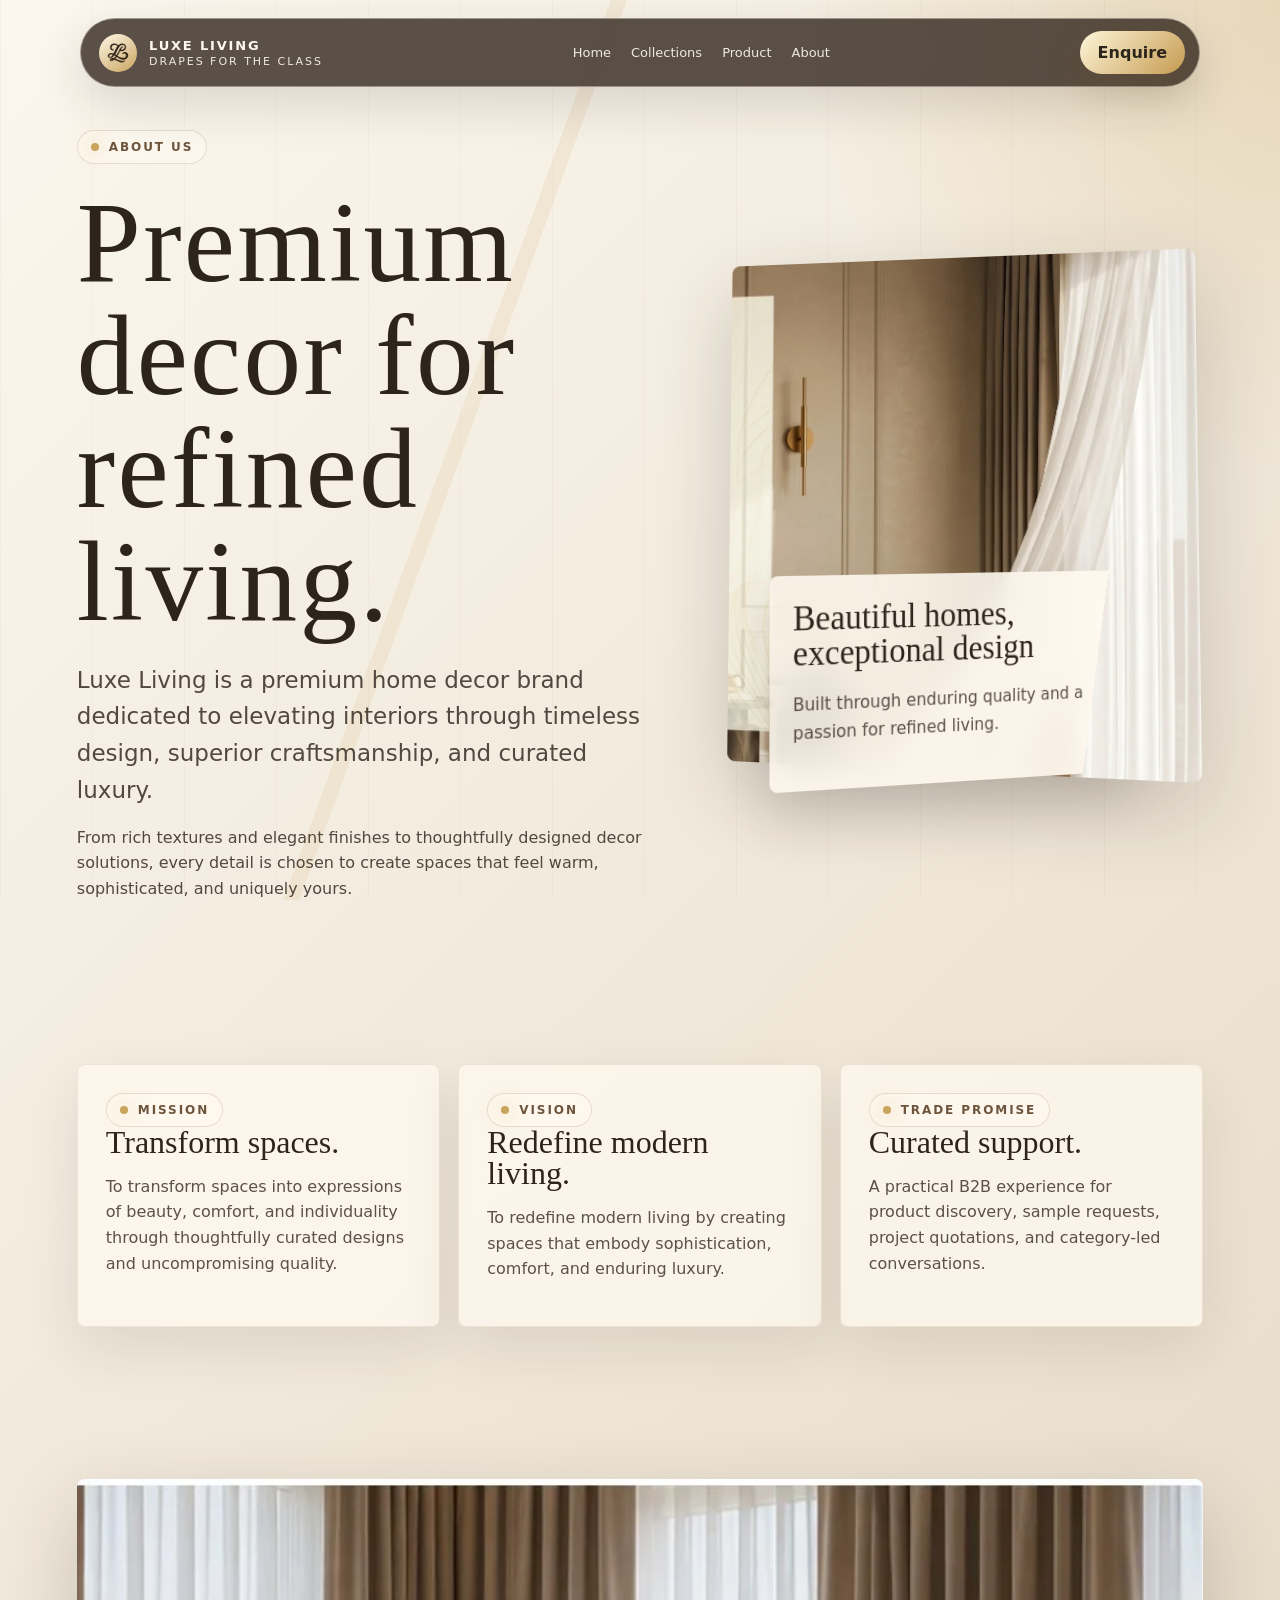
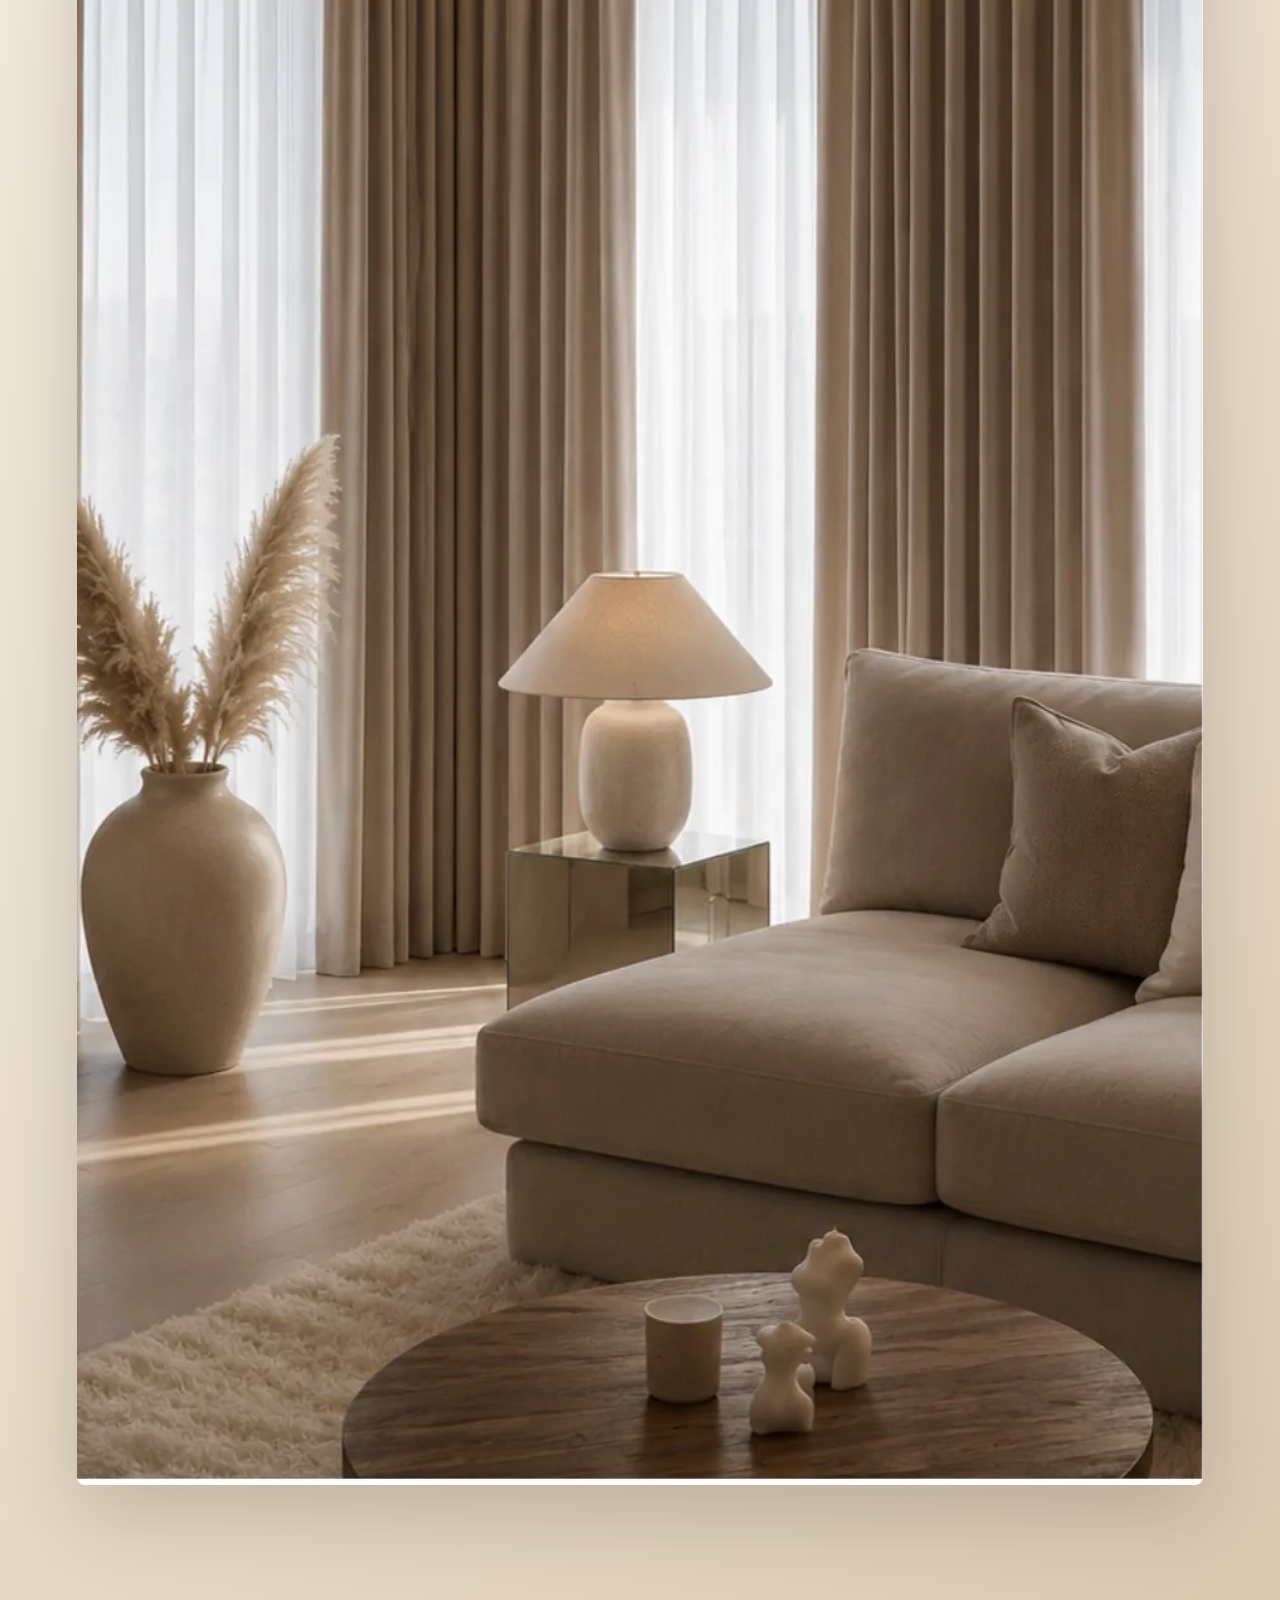
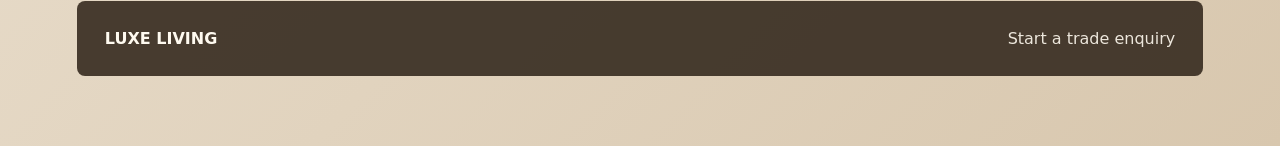
==== about.html @ cfe770bb "Added all files" ====
<!doctype html>
<html lang="en">
  <head>
    <meta charset="UTF-8" />
    <meta name="viewport" content="width=device-width, initial-scale=1.0" />
    <title>About | Luxe Living</title>
    <link rel="stylesheet" href="site.css" />
  </head>
  <body>
    <div class="site">
      <nav class="nav">
        <a class="brand" href="index.html" aria-label="Luxe Living home">
          <span class="monogram"><img src="assets/luxe-ll-monogram.webp" alt="" /></span>
          <span class="brand-wordmark"><strong>LUXE LIVING</strong><span>Drapes for the class</span></span>
        </a>
        <div class="nav-links">
          <a href="index.html">Home</a>
          <a href="collections.html">Collections</a>
          <a href="product.html">Product</a>
          <a href="about.html">About</a>
        </div>
        <button class="menu-toggle" type="button" aria-label="Open navigation menu" aria-expanded="false">
          <span aria-hidden="true"></span>
        </button>
        <a class="pill-button" href="enquire.html">Enquire</a>
      </nav>

      <main>
        <section class="page-hero">
          <div>
            <span class="eyebrow">About us</span>
            <h1>Premium decor for refined living.</h1>
            <p class="lead">
              Luxe Living is a premium home decor brand dedicated to elevating interiors through
              timeless design, superior craftsmanship, and curated luxury.
            </p>
            <p>
              From rich textures and elegant finishes to thoughtfully designed decor solutions,
              every detail is chosen to create spaces that feel warm, sophisticated, and uniquely yours.
            </p>
          </div>
          <div class="hero-art">
            <div class="tilt-card"><img src="assets/hero-suite.webp" alt="Elegant curtains in Luxe Living interior" /></div>
            <div class="glass-note">
              <h3>Beautiful homes, exceptional design</h3>
              <p>Built through enduring quality and a passion for refined living.</p>
            </div>
          </div>
        </section>

        <section class="content-section">
          <div class="about-grid">
            <article class="about-panel">
              <span class="eyebrow">Mission</span>
              <h3>Transform spaces.</h3>
              <p>
                To transform spaces into expressions of beauty, comfort, and individuality through
                thoughtfully curated designs and uncompromising quality.
              </p>
            </article>
            <article class="about-panel">
              <span class="eyebrow">Vision</span>
              <h3>Redefine modern living.</h3>
              <p>
                To redefine modern living by creating spaces that embody sophistication, comfort,
                and enduring luxury.
              </p>
            </article>
            <article class="about-panel">
              <span class="eyebrow">Trade promise</span>
              <h3>Curated support.</h3>
              <p>
                A practical B2B experience for product discovery, sample requests, project quotations,
                and category-led conversations.
              </p>
            </article>
          </div>
        </section>

        <section class="content-section">
          <div class="image-band">
            <img src="assets/curated-lounge.webp" alt="Curated Luxe Living room scene" />
          </div>
        </section>
      </main>

      <footer class="footer">
        <strong>LUXE LIVING</strong>
        <a href="enquire.html">Start a trade enquiry</a>
      </footer>
    </div>
    <script src="site.js"></script>
  </body>
</html>
---- site.css ----
:root {
  --cream: #f6f1e7;
  --paper: #fffaf0;
  --linen: #e9decc;
  --taupe: #97836d;
  --bronze: #9b704a;
  --gold: #c9a45b;
  --ink: #2d241c;
  --shadow: 0 28px 80px rgba(45, 36, 28, 0.2);
}

* {
  box-sizing: border-box;
}

html {
  scroll-behavior: smooth;
}

body {
  margin: 0;
  min-height: 100vh;
  color: var(--ink);
  background:
    radial-gradient(circle at top right, rgba(201, 164, 91, 0.28), transparent 30rem),
    linear-gradient(135deg, #fbf7ee, #eadfce 58%, #d8c7ae);
  font-family: Inter, ui-sans-serif, system-ui, -apple-system, BlinkMacSystemFont, "Segoe UI", sans-serif;
  overflow-x: hidden;
}

body::before {
  content: "";
  position: fixed;
  inset: 0;
  z-index: 0;
  pointer-events: none;
  background-image:
    linear-gradient(110deg, transparent 0 38%, rgba(201, 164, 91, 0.12) 38% 39%, transparent 39% 100%),
    repeating-linear-gradient(90deg, rgba(45, 36, 28, 0.025) 0 1px, transparent 1px 92px);
}

a {
  color: inherit;
  text-decoration: none;
}

img {
  display: block;
  max-width: 100%;
}

button,
input,
textarea,
select {
  font: inherit;
}

.site {
  position: relative;
  z-index: 1;
}

.nav {
  position: fixed;
  top: 18px;
  left: 50%;
  transform: translateX(-50%);
  z-index: 20;
  width: min(1120px, calc(100% - 28px));
  display: flex;
  align-items: center;
  justify-content: space-between;
  gap: 18px;
  padding: 12px 14px 12px 18px;
  border: 1px solid rgba(255, 250, 240, 0.42);
  border-radius: 999px;
  background: rgba(54, 43, 32, 0.42);
  backdrop-filter: blur(20px);
  box-shadow: 0 18px 48px rgba(45, 36, 28, 0.14);
  color: #fffaf0;
}

.brand {
  display: flex;
  align-items: center;
  gap: 12px;
  min-width: 190px;
}

.monogram {
  width: 38px;
  height: 38px;
  display: grid;
  place-items: center;
  border-radius: 50%;
  color: var(--ink);
  background: linear-gradient(145deg, #fff8e7, #caa45f);
  font-family: Georgia, serif;
  font-weight: 700;
  font-size: 22px;
}

.brand .monogram {
  overflow: hidden;
  padding: 7px;
}

.brand .monogram img {
  width: 100%;
  height: 100%;
  object-fit: contain;
}

.brand-wordmark {
  display: block;
}

.brand strong {
  display: block;
  letter-spacing: 0.14em;
  font-size: 13px;
}

.brand span span {
  display: block;
  margin-top: 2px;
  color: rgba(255, 250, 240, 0.9);
  font-size: 11px;
  letter-spacing: 0.18em;
  text-transform: uppercase;
}

.nav-links {
  display: flex;
  align-items: center;
  gap: 20px;
  font-size: 13px;
  color: rgba(255, 250, 240, 0.82);
}

.menu-toggle {
  display: none;
  align-items: center;
  justify-content: center;
  width: 44px;
  height: 44px;
  border: 1px solid rgba(255, 250, 240, 0.38);
  border-radius: 999px;
  color: #fffaf0;
  background: rgba(255, 250, 240, 0.12);
  cursor: pointer;
}

.menu-toggle span {
  position: relative;
  display: block;
  width: 18px;
  height: 2px;
  border-radius: 999px;
  background: currentColor;
}

.menu-toggle span::before,
.menu-toggle span::after {
  content: "";
  position: absolute;
  left: 0;
  width: 18px;
  height: 2px;
  border-radius: 999px;
  background: currentColor;
}

.menu-toggle span::before {
  top: -6px;
}

.menu-toggle span::after {
  top: 6px;
}

.pill-button,
.ghost-button {
  display: inline-flex;
  align-items: center;
  justify-content: center;
  border-radius: 999px;
  padding: 12px 18px;
  font-weight: 800;
}

.pill-button {
  border: 0;
  color: var(--ink);
  background: linear-gradient(135deg, #fff6da, #c59b50);
  box-shadow: 0 12px 34px rgba(115, 82, 42, 0.2);
}

.ghost-button {
  border: 1px solid rgba(45, 36, 28, 0.16);
  color: var(--ink);
  background: rgba(255, 250, 240, 0.5);
}

.page-hero {
  min-height: 70vh;
  display: grid;
  grid-template-columns: minmax(0, 0.95fr) minmax(360px, 0.75fr);
  align-items: center;
  gap: clamp(28px, 5vw, 76px);
  padding: 130px clamp(24px, 6vw, 86px) 70px;
  perspective: 1300px;
}

.eyebrow {
  display: inline-flex;
  align-items: center;
  gap: 10px;
  padding: 9px 13px;
  border: 1px solid rgba(155, 112, 74, 0.2);
  border-radius: 999px;
  background: rgba(255, 250, 240, 0.56);
  color: #6d553d;
  font-size: 12px;
  font-weight: 800;
  letter-spacing: 0.16em;
  text-transform: uppercase;
}

.eyebrow::before {
  content: "";
  width: 8px;
  height: 8px;
  border-radius: 50%;
  background: var(--gold);
  box-shadow: 0 0 22px var(--gold);
}

h1,
h2,
h3 {
  margin: 0;
  font-family: Georgia, "Times New Roman", serif;
  font-weight: 500;
  line-height: 0.98;
}

h1 {
  margin-top: 22px;
  font-size: clamp(56px, 9vw, 118px);
  letter-spacing: 0.02em;
}

h2 {
  font-size: clamp(38px, 5.5vw, 76px);
}

h3 {
  font-size: 32px;
}

p {
  color: rgba(45, 36, 28, 0.68);
  line-height: 1.6;
}

.lead {
  max-width: 680px;
  margin: 24px 0 0;
  font-size: clamp(18px, 2vw, 23px);
}

.hero-art {
  position: relative;
  min-height: 520px;
  transform-style: preserve-3d;
}

.tilt-card {
  position: absolute;
  inset: 0 6% 4% 0;
  overflow: hidden;
  border-radius: 8px;
  background: #cbbda8;
  transform: rotateY(-13deg) rotateX(4deg) translateZ(40px);
  box-shadow: var(--shadow);
}

.tilt-card img {
  width: 100%;
  height: 100%;
  object-fit: cover;
}

.glass-note {
  position: absolute;
  left: -18px;
  bottom: 28px;
  width: min(360px, 82%);
  padding: 22px;
  border-radius: 8px;
  background: rgba(255, 250, 240, 0.74);
  backdrop-filter: blur(16px);
  box-shadow: 0 20px 50px rgba(45, 36, 28, 0.16);
  transform: rotateY(15deg) translateZ(120px);
}

.content-section {
  padding: 76px clamp(24px, 6vw, 86px);
}

.section-head {
  display: flex;
  justify-content: space-between;
  align-items: end;
  gap: 28px;
  margin-bottom: 30px;
}

.section-head p {
  max-width: 480px;
}

.collection-grid,
.product-grid,
.about-grid,
.trade-grid {
  display: grid;
  gap: 18px;
}

.collection-grid {
  grid-template-columns: repeat(5, minmax(220px, 1fr));
  overflow-x: auto;
  padding-bottom: 12px;
  perspective: 1200px;
}

.collection-card,
.product-panel,
.about-panel,
.trade-card {
  border-radius: 8px;
  overflow: hidden;
  background: rgba(255, 250, 240, 0.58);
  border: 1px solid rgba(155, 112, 74, 0.14);
  box-shadow: 0 22px 56px rgba(45, 36, 28, 0.1);
}

.collection-card {
  position: relative;
  min-height: 430px;
  color: #fffaf0;
  transform: rotateX(7deg);
}

.collection-card img {
  width: 100%;
  height: 100%;
  min-height: 430px;
  object-fit: cover;
}

.collection-card::after {
  content: "";
  position: absolute;
  inset: 0;
  background: linear-gradient(180deg, transparent 32%, rgba(31, 24, 18, 0.8));
}

.collection-copy {
  position: absolute;
  inset: auto 0 0;
  z-index: 1;
  padding: 22px;
}

.collection-copy p {
  color: rgba(255, 250, 240, 0.82);
}

.product-grid {
  grid-template-columns: 0.9fr 1.1fr;
  align-items: start;
}

.product-panel {
  padding: 28px;
}

.product-image {
  min-height: 610px;
}

.product-image img {
  width: 100%;
  height: 100%;
  min-height: 610px;
  object-fit: cover;
}

.spec-list {
  display: grid;
  gap: 10px;
  margin: 24px 0;
  padding: 0;
  list-style: none;
}

.spec-list li {
  display: flex;
  justify-content: space-between;
  gap: 18px;
  padding: 14px 0;
  border-bottom: 1px solid rgba(45, 36, 28, 0.12);
}

.about-grid {
  grid-template-columns: repeat(3, 1fr);
}

.about-panel,
.trade-card {
  padding: 28px;
}

.image-band {
  min-height: 520px;
  border-radius: 8px;
  overflow: hidden;
  box-shadow: var(--shadow);
}

.image-band img {
  width: 100%;
  height: 100%;
  object-fit: cover;
}

.trade-grid {
  grid-template-columns: repeat(4, 1fr);
}

form {
  display: grid;
  grid-template-columns: repeat(2, 1fr);
  gap: 14px;
}

label {
  display: grid;
  gap: 7px;
  color: rgba(45, 36, 28, 0.74);
  font-size: 13px;
  font-weight: 800;
}

input,
select,
textarea {
  width: 100%;
  border: 1px solid rgba(45, 36, 28, 0.16);
  border-radius: 8px;
  background: white;
  color: var(--ink);
  padding: 13px 14px;
  outline: none;
}

textarea,
.wide {
  grid-column: 1 / -1;
}

textarea {
  min-height: 130px;
  resize: vertical;
}

.footer {
  margin: 40px clamp(24px, 6vw, 86px) 70px;
  padding: 28px;
  border-radius: 8px;
  background: rgba(54, 43, 32, 0.9);
  color: #fffaf0;
  display: flex;
  justify-content: space-between;
  gap: 20px;
  flex-wrap: wrap;
}

.footer p,
.footer a {
  color: rgba(255, 250, 240, 0.78);
}

@media (max-width: 1000px) {
  .page-hero,
  .product-grid {
    grid-template-columns: 1fr;
  }

  .about-grid,
  .trade-grid {
    grid-template-columns: repeat(2, 1fr);
  }

  .section-head {
    display: block;
  }
}

@media (max-width: 720px) {
  .nav {
    position: absolute;
    border-radius: 8px;
  }

  .nav-links {
    display: none;
  }

  .page-hero {
    padding: 120px 18px 50px;
  }

  .hero-art {
    min-height: 440px;
  }

  .tilt-card {
    inset: 0;
    transform: rotateY(-6deg) rotateX(2deg);
  }

  .glass-note {
    left: 14px;
    bottom: 14px;
    transform: translateZ(70px);
  }

  .content-section {
    padding: 62px 18px;
  }

  .about-grid,
  .trade-grid,
  form {
    grid-template-columns: 1fr;
  }

  .footer {
    margin: 28px 18px 56px;
  }
}

@media (prefers-reduced-motion: reduce) {
  *,
  *::before,
  *::after {
    scroll-behavior: auto !important;
    transition-duration: 0.01ms !important;
    animation-duration: 0.01ms !important;
    animation-iteration-count: 1 !important;
  }
}

.nav {
  background: rgba(45, 34, 25, 0.78);
}

.nav-links,
.brand span span {
  color: rgba(255, 250, 240, 0.9);
}

p,
.section-head p,
.lead {
  color: rgba(45, 36, 28, 0.82);
}

.ghost-button,
.product-panel,
.about-panel,
.trade-card {
  background: rgba(255, 250, 240, 0.72);
}

.glass-note {
  background: rgba(255, 250, 240, 0.88);
}

.glass-note p,
.about-panel p,
.trade-card p,
label {
  color: rgba(45, 36, 28, 0.78);
}

.collection-card::after {
  background: linear-gradient(180deg, rgba(31, 24, 18, 0.04) 0%, rgba(31, 24, 18, 0.42) 42%, rgba(20, 14, 10, 0.92) 100%);
}

.collection-copy p {
  color: rgba(255, 250, 240, 0.92);
}

.collection-copy h3 {
  color: #fffaf0;
}

input,
select,
textarea {
  background: rgba(255, 255, 255, 0.96);
  color: #241a13;
}

.footer p,
.footer a {
  color: rgba(255, 250, 240, 0.9);
}

@media (max-width: 1180px) {
  .collection-grid {
    grid-template-columns: repeat(auto-fit, minmax(min(100%, 240px), 1fr));
    overflow-x: visible;
    gap: 22px;
    perspective: none;
  }

  .collection-card {
    transform: none;
  }

  .page-hero {
    grid-template-columns: minmax(0, 1fr) minmax(320px, 0.8fr);
  }
}

@media (max-width: 860px) {
  .nav {
    align-items: stretch;
    flex-wrap: wrap;
    border-radius: 8px;
    width: calc(100% - 24px);
  }

  .brand {
    min-width: 0;
    flex: 1 1 auto;
  }

  .nav-links {
    order: 3;
    width: 100%;
    justify-content: space-between;
    gap: 10px;
    padding-top: 4px;
  }

  .menu-toggle {
    display: inline-flex;
    order: 2;
  }

  .nav > .pill-button {
    order: 1;
  }

  .nav-links {
    display: none;
    flex-direction: column;
    align-items: stretch;
    padding: 12px;
    border-radius: 8px;
    background: rgba(24, 17, 12, 0.64);
  }

  .nav.nav-open .nav-links {
    display: flex;
  }

  .nav-links a {
    padding: 11px 12px;
    border-radius: 8px;
    background: rgba(255, 250, 240, 0.08);
  }

  .page-hero {
    min-height: auto;
    grid-template-columns: 1fr;
    padding-top: 150px;
  }

  h1 {
    font-size: clamp(46px, 15vw, 84px);
  }

  h2 {
    font-size: clamp(34px, 10vw, 60px);
  }

  .product-image,
  .product-image img {
    min-height: 430px;
  }
}

@media (max-width: 560px) {
  .brand strong {
    font-size: 11px;
  }

  .brand span span {
    display: none;
  }

  .nav > .pill-button {
    padding-inline: 14px;
  }

  .pill-button,
  .ghost-button {
    width: 100%;
  }

  .nav > .pill-button {
    width: auto;
  }

  .hero-art {
    min-height: 380px;
  }

  .glass-note {
    left: 12px;
    right: 12px;
    bottom: 12px;
    width: auto;
    padding: 18px;
  }

  .collection-card,
  .collection-card img,
  .product-image,
  .product-image img,
  .image-band {
    min-height: 360px;
  }

  .spec-list li {
    display: grid;
  }
}

@media (max-width: 380px) {
  .nav {
    gap: 10px;
    padding: 10px;
  }

  .menu-toggle {
    width: 40px;
    height: 40px;
  }

  .monogram {
    width: 34px;
    height: 34px;
  }

  .brand {
    gap: 8px;
  }

  .brand strong {
    max-width: 128px;
    overflow-wrap: anywhere;
  }

  .nav-links {
    font-size: 12px;
  }
}
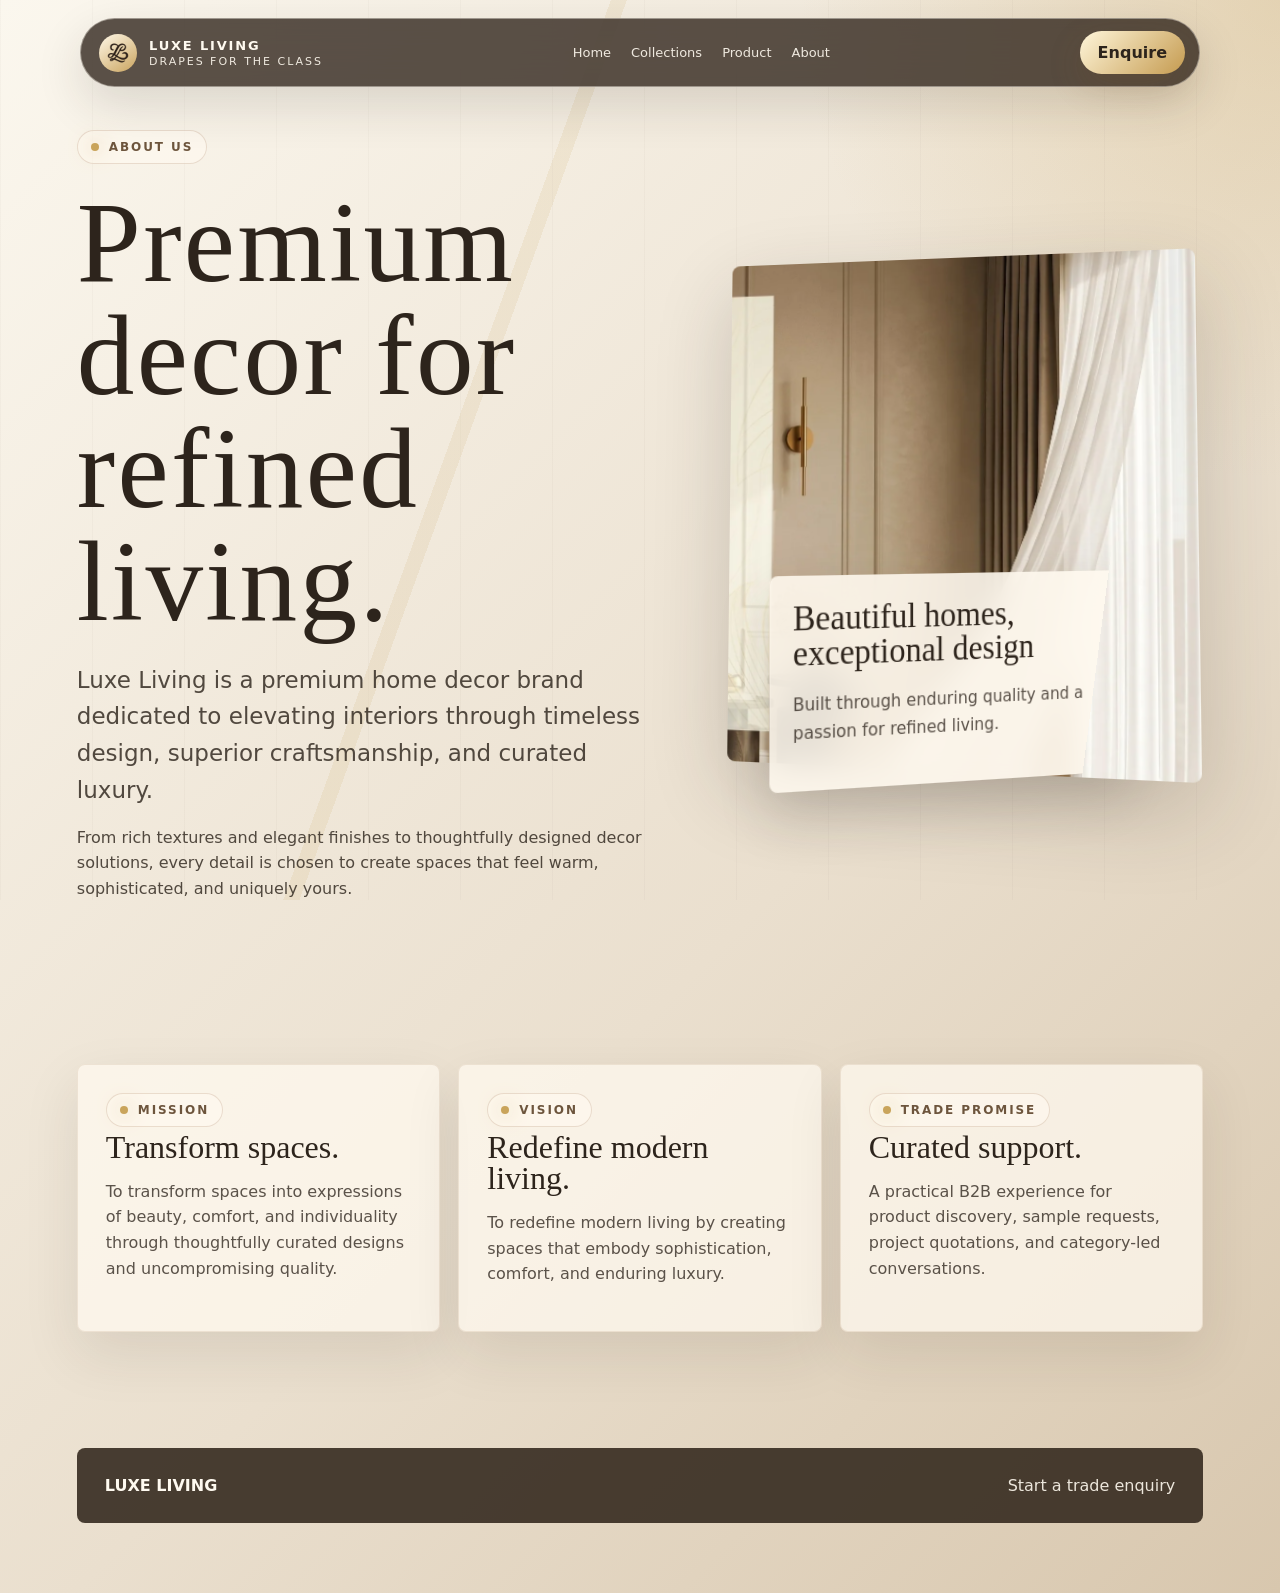
==== commit 2f66decf: "Fixed Responsiveness" ====
--- a/about.html
+++ b/about.html
@@ -77,11 +77,6 @@
           </div>
         </section>
 
-        <section class="content-section">
-          <div class="image-band">
-            <img src="assets/curated-lounge.webp" alt="Curated Luxe Living room scene" />
-          </div>
-        </section>
       </main>
 
       <footer class="footer">
--- a/site.css
+++ b/site.css
@@ -425,6 +425,10 @@
   padding: 28px;
 }
 
+.about-panel .eyebrow {
+  margin-bottom: 5px;
+}
+
 .image-band {
   min-height: 520px;
   border-radius: 8px;
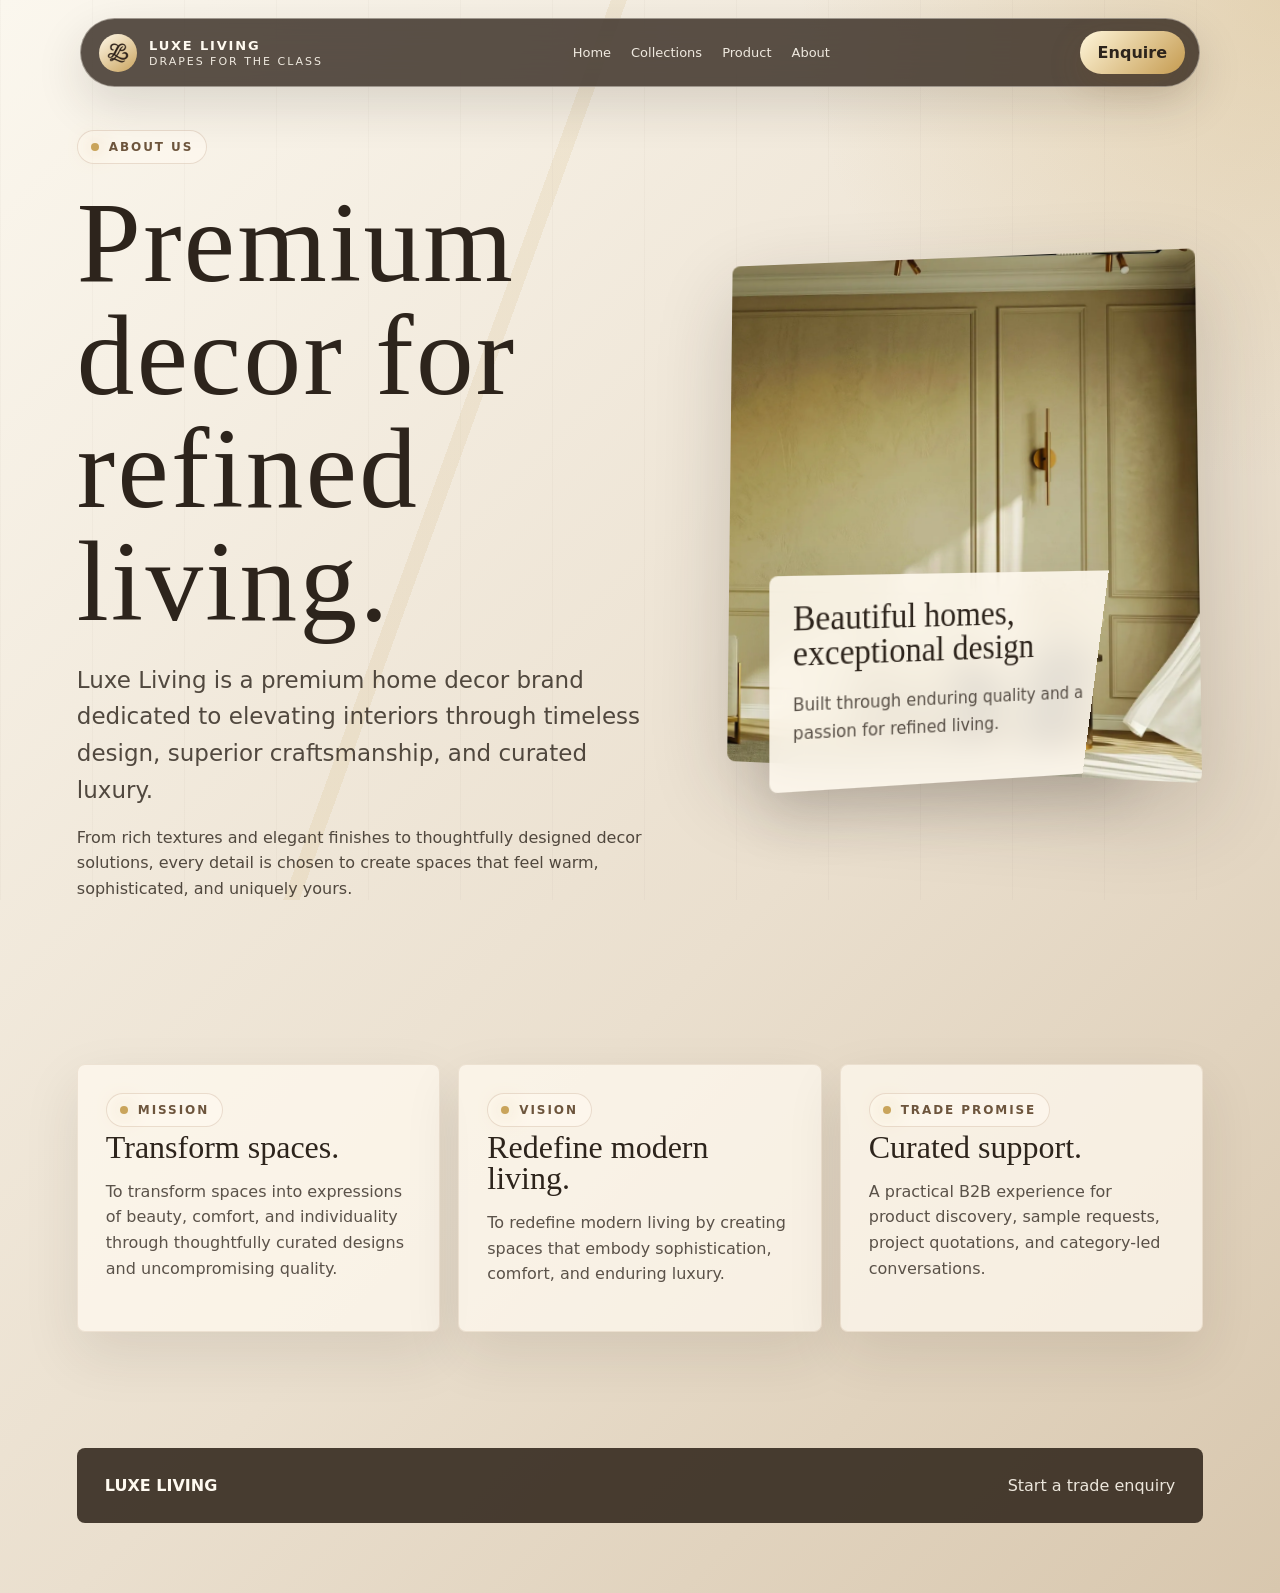
==== commit 961ef7ed: "Improve website imagery and add Formspree enquiry flow" ====
--- a/about.html
+++ b/about.html
@@ -40,7 +40,7 @@
             </p>
           </div>
           <div class="hero-art">
-            <div class="tilt-card"><img src="assets/hero-suite.webp" alt="Elegant curtains in Luxe Living interior" /></div>
+            <div class="tilt-card"><img src="assets/brochure/about-hero.webp" alt="Sunlit Luxe Living interior with elegant drapery" decoding="async" /></div>
             <div class="glass-note">
               <h3>Beautiful homes, exceptional design</h3>
               <p>Built through enduring quality and a passion for refined living.</p>
--- a/site.css
+++ b/site.css
@@ -482,6 +482,48 @@
   resize: vertical;
 }
 
+.submit-row {
+  display: flex;
+  align-items: center;
+  gap: 16px;
+  flex-wrap: wrap;
+}
+
+.submit-row .pill-button:disabled {
+  cursor: wait;
+  opacity: 0.7;
+}
+
+.form-status {
+  min-height: 22px;
+  margin: 0;
+  padding: 9px 12px;
+  border-radius: 8px;
+  color: rgba(45, 36, 28, 0.76);
+  font-size: 13px;
+  font-weight: 800;
+  line-height: 1.45;
+}
+
+.form-status:empty {
+  display: none;
+}
+
+.form-status[data-state="sending"],
+.form-status[data-state="info"] {
+  background: rgba(201, 164, 91, 0.16);
+}
+
+.form-status[data-state="success"] {
+  color: #285b3b;
+  background: rgba(61, 128, 80, 0.13);
+}
+
+.form-status[data-state="error"] {
+  color: #823d32;
+  background: rgba(173, 70, 55, 0.12);
+}
+
 .footer {
   margin: 40px clamp(24px, 6vw, 86px) 70px;
   padding: 28px;
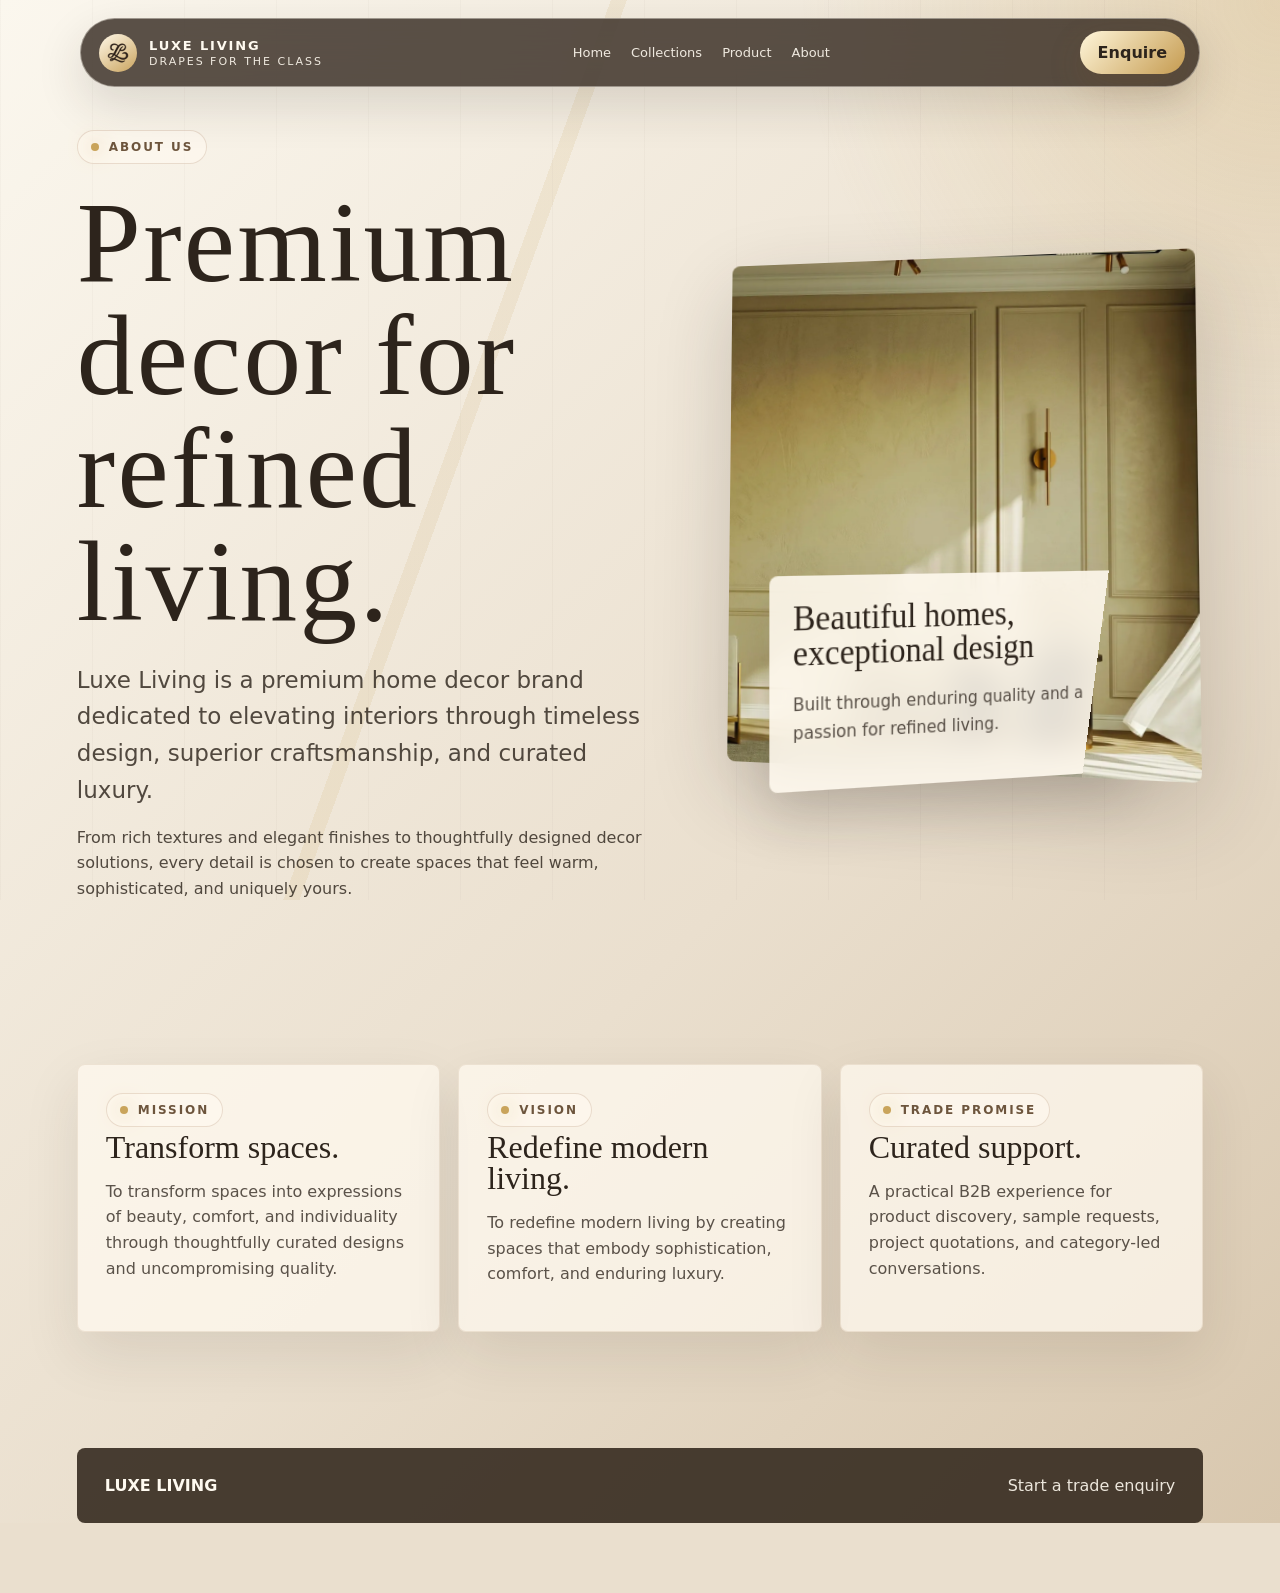
==== commit 01c0fc48: "Fix mobile navigation and hero layouts" ====
--- a/about.html
+++ b/about.html
@@ -4,7 +4,7 @@
     <meta charset="UTF-8" />
     <meta name="viewport" content="width=device-width, initial-scale=1.0" />
     <title>About | Luxe Living</title>
-    <link rel="stylesheet" href="site.css" />
+    <link rel="stylesheet" href="site.css?v=20260827h" />
   </head>
   <body>
     <div class="site">
@@ -84,6 +84,6 @@
         <a href="enquire.html">Start a trade enquiry</a>
       </footer>
     </div>
-    <script src="site.js"></script>
+    <script src="site.js?v=20260827h"></script>
   </body>
 </html>
--- a/site.css
+++ b/site.css
@@ -14,7 +14,24 @@
 }
 
 html {
+  background: #eadfce;
   scroll-behavior: smooth;
+  scrollbar-color: rgba(93, 69, 50, 0.58) #eadfce;
+  scrollbar-width: thin;
+}
+
+html::-webkit-scrollbar {
+  width: 8px;
+}
+
+html::-webkit-scrollbar-track {
+  background: #eadfce;
+}
+
+html::-webkit-scrollbar-thumb {
+  border: 2px solid #eadfce;
+  border-radius: 999px;
+  background: rgba(93, 69, 50, 0.58);
 }
 
 body {
@@ -559,7 +576,11 @@
 
 @media (max-width: 720px) {
   .nav {
-    position: absolute;
+    position: sticky;
+    top: 0;
+    left: auto;
+    transform: none;
+    margin: 12px auto 0;
     border-radius: 8px;
   }
 
@@ -573,17 +594,34 @@
 
   .hero-art {
     min-height: 440px;
+    overflow: hidden;
+    border-radius: 8px;
+    transform-style: flat;
+    isolation: isolate;
+    contain: paint;
+    clip-path: inset(0 round 8px);
   }
 
   .tilt-card {
     inset: 0;
-    transform: rotateY(-6deg) rotateX(2deg);
+    border-radius: inherit;
+    transform: none;
+  }
+
+  .hero-art .tilt-card > img {
+    width: 100%;
+    height: 100%;
+    max-width: none;
+    margin: 0;
+    border-radius: inherit;
+    object-position: center;
+    transform: none;
   }
 
   .glass-note {
     left: 14px;
     bottom: 14px;
-    transform: translateZ(70px);
+    transform: none;
   }
 
   .content-section {
@@ -831,3 +869,10 @@
     font-size: 12px;
   }
 }
+
+@media (max-width: 720px) {
+  .page-hero {
+    padding-top: 64px;
+    overflow: clip;
+  }
+}
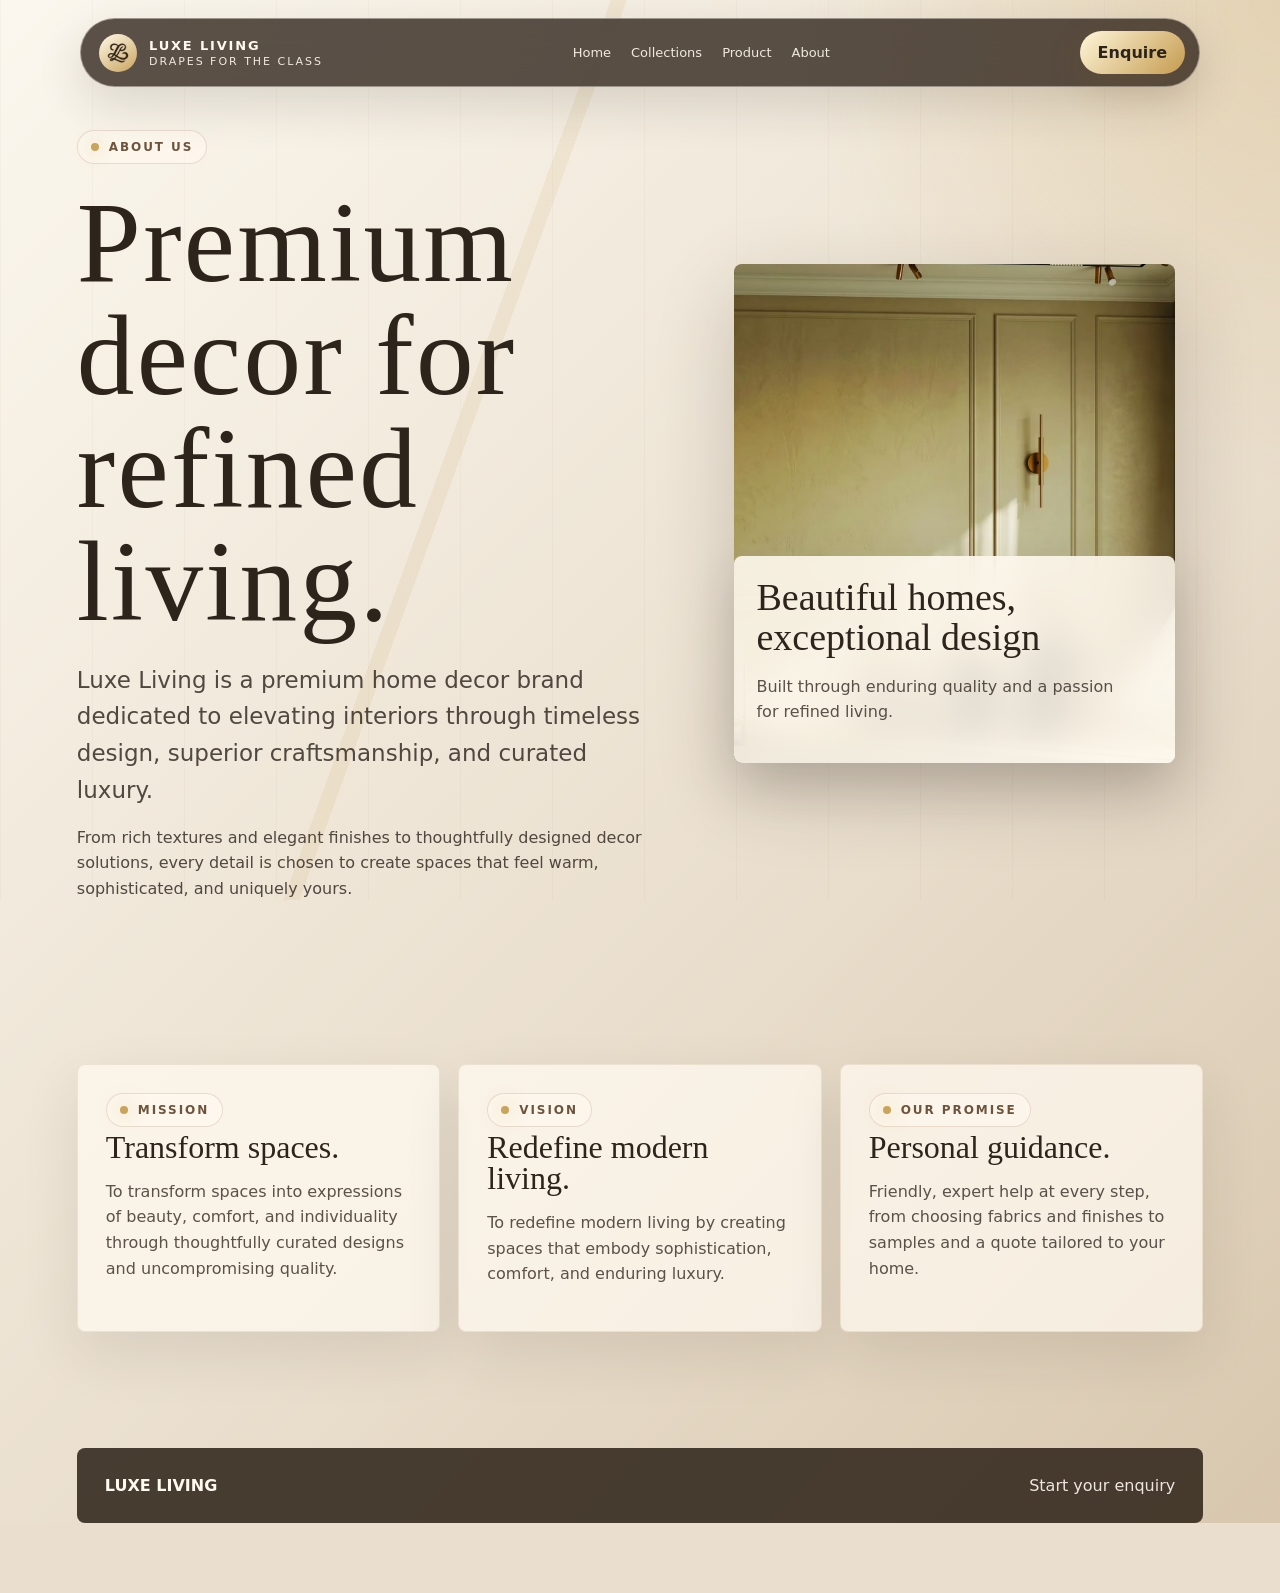
==== commit 55adebf6: "Make site copy consumer-facing and serve AVIF images Copy - Remove all B2B / trade wording (headings" ====
--- a/about.html
+++ b/about.html
@@ -4,13 +4,13 @@
     <meta charset="UTF-8" />
     <meta name="viewport" content="width=device-width, initial-scale=1.0" />
     <title>About | Luxe Living</title>
-    <link rel="stylesheet" href="site.css?v=20260827h" />
+    <link rel="stylesheet" href="site.css?v=20261024a" />
   </head>
   <body>
     <div class="site">
       <nav class="nav">
         <a class="brand" href="index.html" aria-label="Luxe Living home">
-          <span class="monogram"><img src="assets/luxe-ll-monogram.webp" alt="" /></span>
+          <span class="monogram"><picture><source srcset="assets/luxe-ll-monogram.avif" type="image/avif" /><img src="assets/luxe-ll-monogram.webp" alt="" /></picture></span>
           <span class="brand-wordmark"><strong>LUXE LIVING</strong><span>Drapes for the class</span></span>
         </a>
         <div class="nav-links">
@@ -40,7 +40,7 @@
             </p>
           </div>
           <div class="hero-art">
-            <div class="tilt-card"><img src="assets/brochure/about-hero.webp" alt="Sunlit Luxe Living interior with elegant drapery" decoding="async" /></div>
+            <div class="tilt-card"><picture><source srcset="assets/brochure/about-hero.avif" type="image/avif" /><img src="assets/brochure/about-hero.webp" alt="Sunlit Luxe Living interior with elegant drapery" decoding="async" /></picture></div>
             <div class="glass-note">
               <h3>Beautiful homes, exceptional design</h3>
               <p>Built through enduring quality and a passion for refined living.</p>
@@ -67,11 +67,11 @@
               </p>
             </article>
             <article class="about-panel">
-              <span class="eyebrow">Trade promise</span>
-              <h3>Curated support.</h3>
+              <span class="eyebrow">Our promise</span>
+              <h3>Personal guidance.</h3>
               <p>
-                A practical B2B experience for product discovery, sample requests, project quotations,
-                and category-led conversations.
+                Friendly, expert help at every step, from choosing fabrics and finishes to samples
+                and a quote tailored to your home.
               </p>
             </article>
           </div>
@@ -81,9 +81,9 @@
 
       <footer class="footer">
         <strong>LUXE LIVING</strong>
-        <a href="enquire.html">Start a trade enquiry</a>
+        <a href="enquire.html">Start your enquiry</a>
       </footer>
     </div>
-    <script src="site.js?v=20260827h"></script>
+    <script src="site.js?v=20261024a"></script>
   </body>
 </html>
--- a/site.css
+++ b/site.css
@@ -64,6 +64,10 @@
 img {
   display: block;
   max-width: 100%;
+}
+
+picture {
+  display: contents;
 }
 
 button,
@@ -291,16 +295,17 @@
 .hero-art {
   position: relative;
   min-height: 520px;
-  transform-style: preserve-3d;
+  transform-style: flat;
 }
 
 .tilt-card {
   position: absolute;
   inset: 0 6% 4% 0;
+  z-index: 0;
   overflow: hidden;
   border-radius: 8px;
   background: #cbbda8;
-  transform: rotateY(-13deg) rotateX(4deg) translateZ(40px);
+  transform: none;
   box-shadow: var(--shadow);
 }
 
@@ -312,15 +317,26 @@
 
 .glass-note {
   position: absolute;
-  left: -18px;
-  bottom: 28px;
-  width: min(360px, 82%);
+  left: 0;
+  right: 6%;
+  bottom: 4%;
+  width: auto;
+  z-index: 2;
   padding: 22px;
   border-radius: 8px;
   background: rgba(255, 250, 240, 0.74);
   backdrop-filter: blur(16px);
   box-shadow: 0 20px 50px rgba(45, 36, 28, 0.16);
-  transform: rotateY(15deg) translateZ(120px);
+  transform: none;
+}
+
+.glass-note h3 {
+  font-size: clamp(26px, 3vw, 38px);
+  line-height: 1.05;
+}
+
+.glass-note p {
+  max-width: 360px;
 }
 
 .content-section {
@@ -342,7 +358,7 @@
 .collection-grid,
 .product-grid,
 .about-grid,
-.trade-grid {
+.process-grid {
   display: grid;
   gap: 18px;
 }
@@ -357,7 +373,7 @@
 .collection-card,
 .product-panel,
 .about-panel,
-.trade-card {
+.process-card {
   border-radius: 8px;
   overflow: hidden;
   background: rgba(255, 250, 240, 0.58);
@@ -407,13 +423,14 @@
 }
 
 .product-image {
-  min-height: 610px;
+  height: 610px;
+  min-height: 0;
 }
 
 .product-image img {
   width: 100%;
   height: 100%;
-  min-height: 610px;
+  min-height: 0;
   object-fit: cover;
 }
 
@@ -438,7 +455,7 @@
 }
 
 .about-panel,
-.trade-card {
+.process-card {
   padding: 28px;
 }
 
@@ -459,7 +476,7 @@
   object-fit: cover;
 }
 
-.trade-grid {
+.process-grid {
   grid-template-columns: repeat(4, 1fr);
 }
 
@@ -565,7 +582,7 @@
   }
 
   .about-grid,
-  .trade-grid {
+  .process-grid {
     grid-template-columns: repeat(2, 1fr);
   }
 
@@ -576,11 +593,11 @@
 
 @media (max-width: 720px) {
   .nav {
-    position: sticky;
+    position: fixed;
     top: 0;
-    left: auto;
-    transform: none;
-    margin: 12px auto 0;
+    left: 50%;
+    transform: translateX(-50%);
+    margin: 0;
     border-radius: 8px;
   }
 
@@ -608,7 +625,7 @@
     transform: none;
   }
 
-  .hero-art .tilt-card > img {
+  .hero-art .tilt-card img {
     width: 100%;
     height: 100%;
     max-width: none;
@@ -620,8 +637,12 @@
 
   .glass-note {
     left: 14px;
-    bottom: 14px;
+    bottom: 0;
     transform: none;
+  }
+
+  .glass-note h3 {
+    font-size: clamp(26px, 8vw, 34px);
   }
 
   .content-section {
@@ -629,7 +650,7 @@
   }
 
   .about-grid,
-  .trade-grid,
+  .process-grid,
   form {
     grid-template-columns: 1fr;
   }
@@ -668,7 +689,7 @@
 .ghost-button,
 .product-panel,
 .about-panel,
-.trade-card {
+.process-card {
   background: rgba(255, 250, 240, 0.72);
 }
 
@@ -678,9 +699,13 @@
 
 .glass-note p,
 .about-panel p,
-.trade-card p,
+.process-card p,
 label {
   color: rgba(45, 36, 28, 0.78);
+}
+
+.glass-note p {
+  overflow-wrap: anywhere;
 }
 
 .collection-card::after {
@@ -789,7 +814,8 @@
 
   .product-image,
   .product-image img {
-    min-height: 430px;
+    height: 430px;
+    min-height: 0;
   }
 }
 
@@ -822,17 +848,21 @@
   .glass-note {
     left: 12px;
     right: 12px;
-    bottom: 12px;
+    bottom: 0;
     width: auto;
     padding: 18px;
   }
 
   .collection-card,
   .collection-card img,
-  .product-image,
-  .product-image img,
   .image-band {
     min-height: 360px;
+  }
+
+  .product-image,
+  .product-image img {
+    height: 360px;
+    min-height: 0;
   }
 
   .spec-list li {
@@ -872,7 +902,7 @@
 
 @media (max-width: 720px) {
   .page-hero {
-    padding-top: 64px;
+    padding-top: 142px;
     overflow: clip;
   }
 }
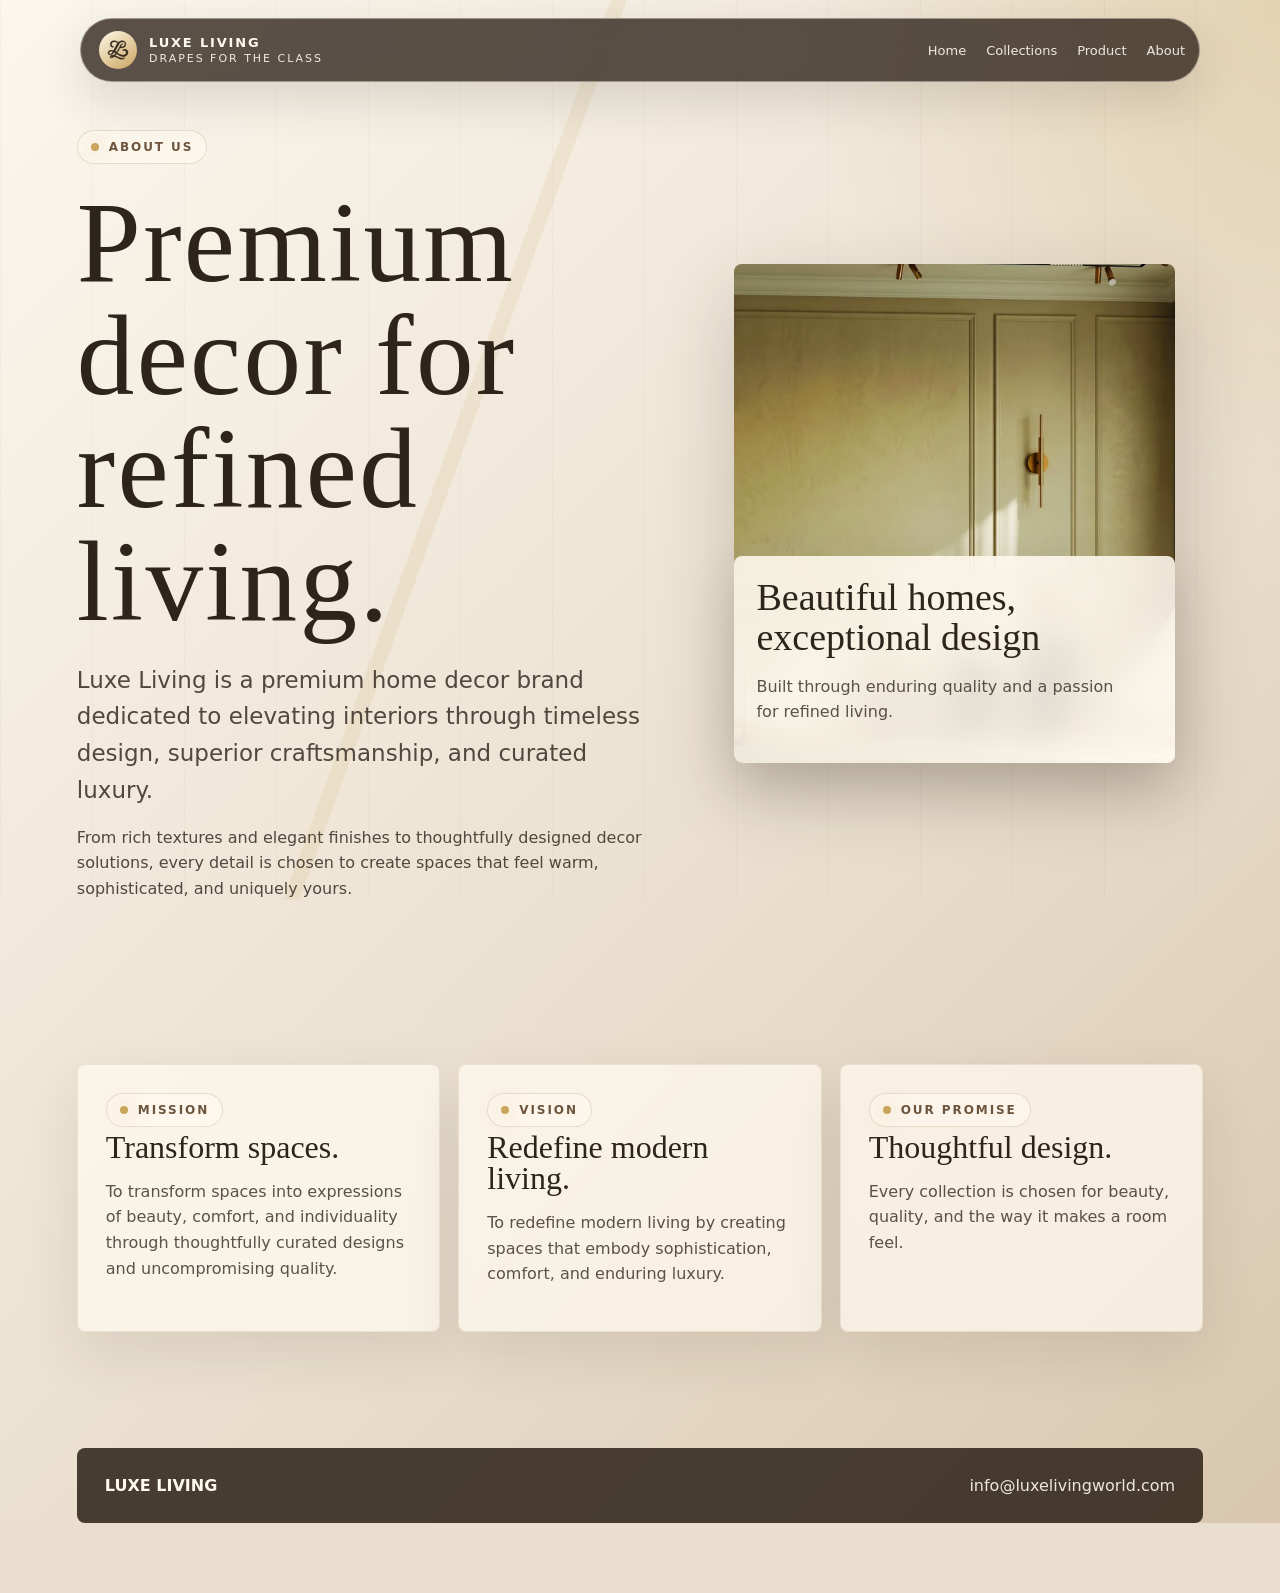
==== commit bdeae4d9: "Make site display-focused: remove enquire flow and quote CTAs" ====
--- a/about.html
+++ b/about.html
@@ -22,7 +22,6 @@
         <button class="menu-toggle" type="button" aria-label="Open navigation menu" aria-expanded="false">
           <span aria-hidden="true"></span>
         </button>
-        <a class="pill-button" href="enquire.html">Enquire</a>
       </nav>
 
       <main>
@@ -68,10 +67,9 @@
             </article>
             <article class="about-panel">
               <span class="eyebrow">Our promise</span>
-              <h3>Personal guidance.</h3>
+              <h3>Thoughtful design.</h3>
               <p>
-                Friendly, expert help at every step, from choosing fabrics and finishes to samples
-                and a quote tailored to your home.
+                Every collection is chosen for beauty, quality, and the way it makes a room feel.
               </p>
             </article>
           </div>
@@ -81,7 +79,7 @@
 
       <footer class="footer">
         <strong>LUXE LIVING</strong>
-        <a href="enquire.html">Start your enquiry</a>
+        <a href="mailto:info@luxelivingworld.com">info@luxelivingworld.com</a>
       </footer>
     </div>
     <script src="site.js?v=20261024a"></script>
